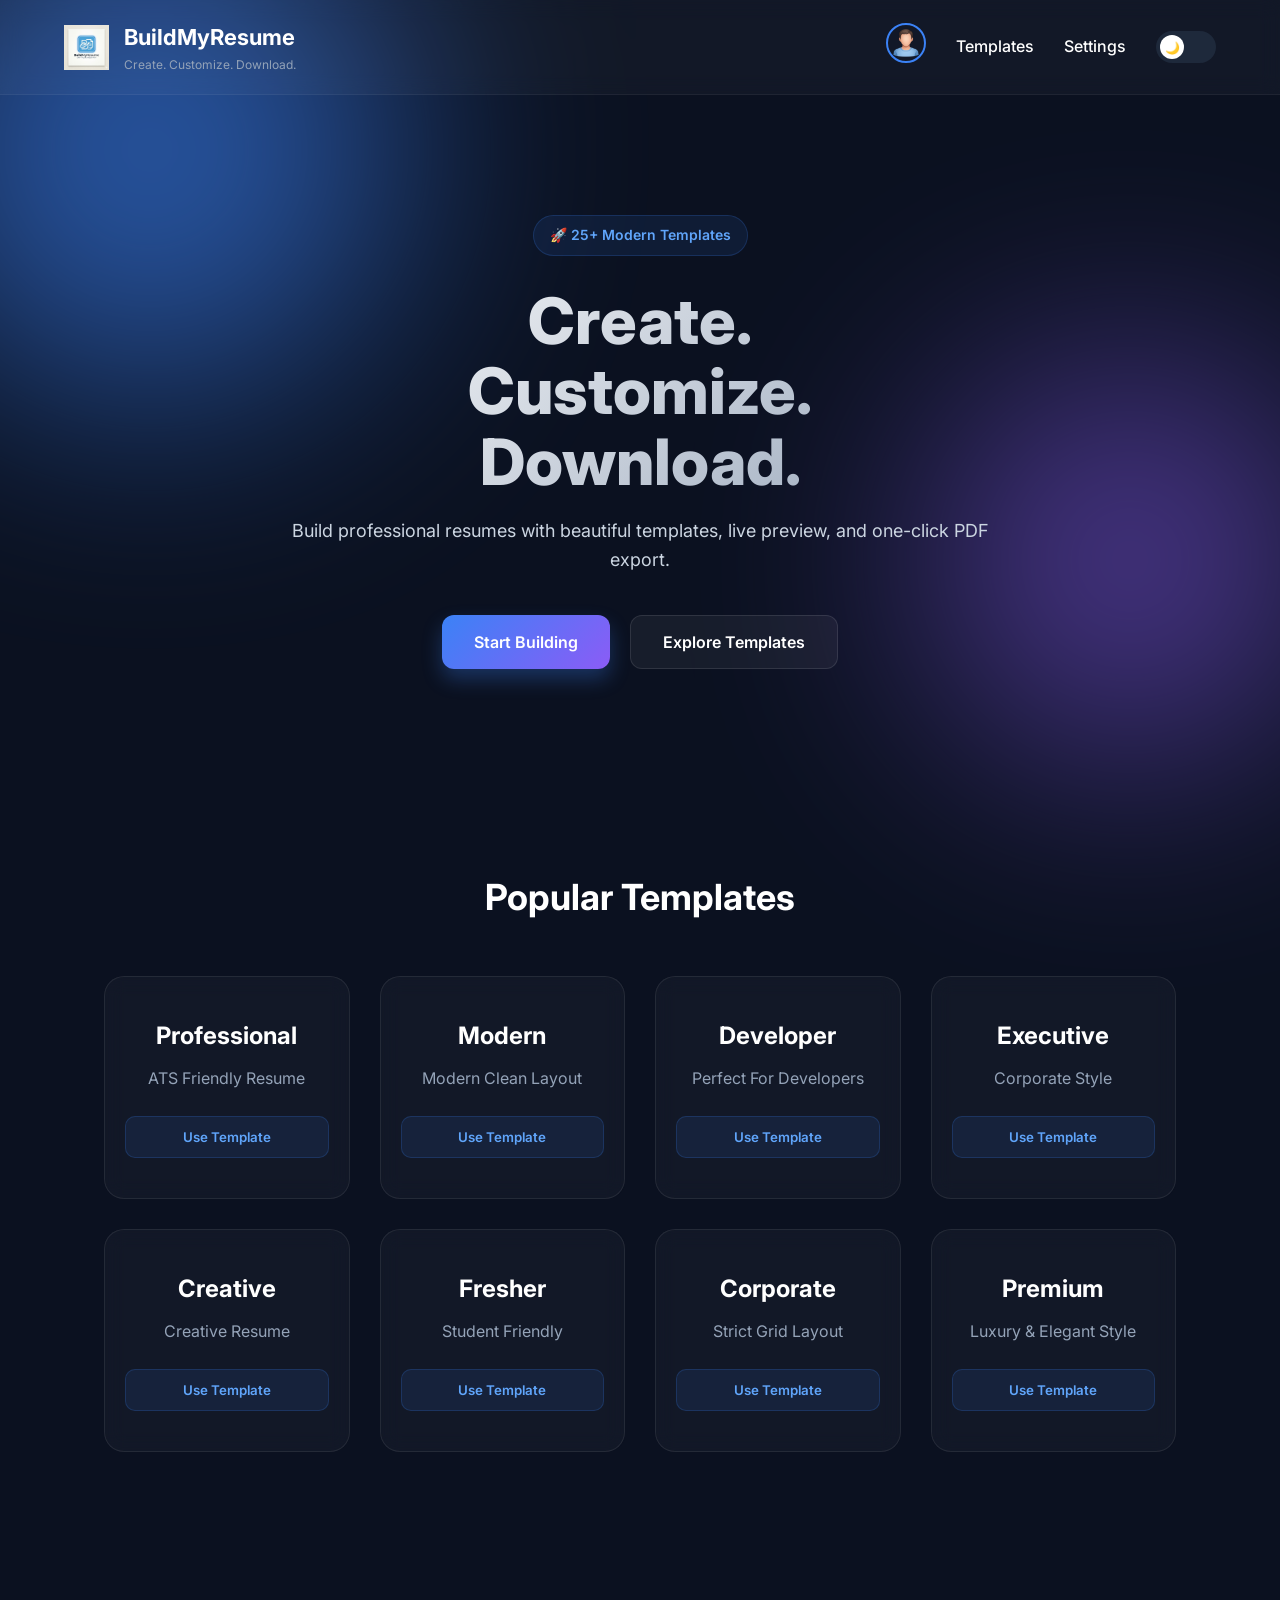
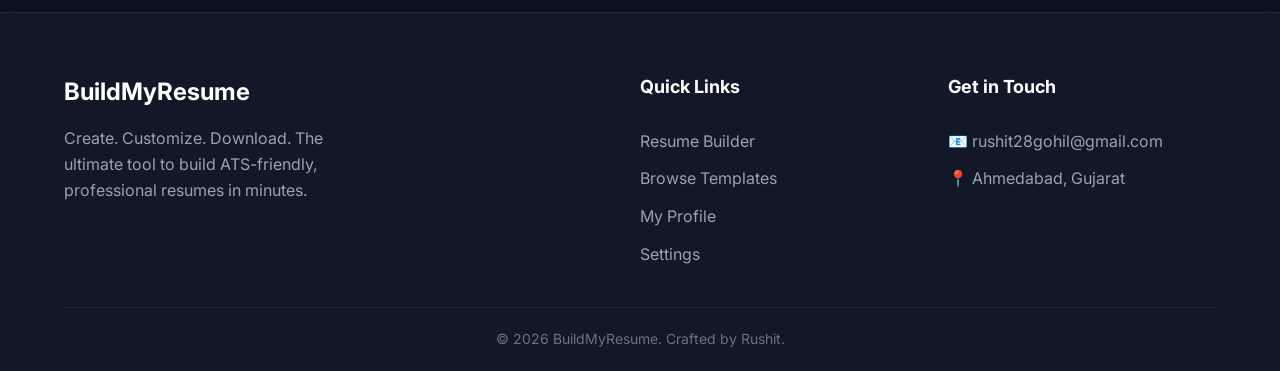
==== index.html @ fc25f429 "Add files via upload" ====
<!DOCTYPE html>
<html lang="en">
<head>
    <meta charset="UTF-8">
    <meta name="viewport" content="width=device-width, initial-scale=1.0">
    <title>BuildMyResume</title>
    
    <link rel="preconnect" href="https://fonts.googleapis.com">
    <link rel="preconnect" href="https://fonts.gstatic.com" crossorigin>
    <link href="https://fonts.googleapis.com/css2?family=Inter:wght@300;400;500;600;700;800&display=swap" rel="stylesheet">
    <link rel="stylesheet" href="css/style.css">
</head>
<body>

    <div class="blob blob1"></div>
    <div class="blob blob2"></div>

    <nav class="navbar">
        <div class="logo-area">
            <a href="index.html" style="display: flex; align-items: center; gap: 15px; text-decoration: none; color: inherit;">
                <img id="logo" src="assets/logo_light.png" alt="Logo">
                <div class="logo-text">
                    <h2>BuildMyResume</h2>
                    <p>Create. Customize. Download.</p>
                </div>
            </a>
        </div>

        <div class="hamburger" id="hamburger">
            <span></span>
            <span></span>
            <span></span>
        </div>

        <div class="nav-links" id="navLinks">
            <a href="profile.html" id="profilePicLink">
                <img src="assets/default-avatar.png" id="navProfilePic" class="nav-profile-pic" alt="Profile">
            </a>

            <a href="#templates" id="linkTemplates">Templates</a>
            <a href="settings.html" id="linkSettings">Settings</a>
            
            <label class="theme-switch" id="themeSwitchContainer">
                <input type="checkbox" id="themeToggle">
                <span class="slider"></span>
            </label>
        </div>
    </nav>

    <section class="hero">
        <div class="badge">🚀 25+ Modern Templates</div>
        <h1>Create.<br>Customize.<br>Download.</h1>
        <p>Build professional resumes with beautiful templates, live preview, and one-click PDF export.</p>
        <div class="hero-buttons">
            <button class="primary-btn">Start Building</button>
            <button class="secondary-btn">Explore Templates</button>
        </div>
    </section>

    <section id="templates" class="templates">
        <h2>Popular Templates</h2>
        <div class="template-grid">
            <div class="template-card">
                <h3>Professional</h3>
                <p>ATS Friendly Resume</p>
                <button onclick="selectTemplate('professional')">Use Template</button>
            </div>
            <div class="template-card">
                <h3>Modern</h3>
                <p>Modern Clean Layout</p>
                <button onclick="selectTemplate('modern')">Use Template</button>
            </div>
            <div class="template-card">
                <h3>Developer</h3>
                <p>Perfect For Developers</p>
                <button onclick="selectTemplate('developer')">Use Template</button>
            </div>
            <div class="template-card">
                <h3>Executive</h3>
                <p>Corporate Style</p>
                <button onclick="selectTemplate('executive')">Use Template</button>
            </div>
            <div class="template-card">
                <h3>Creative</h3>
                <p>Creative Resume</p>
                <button onclick="selectTemplate('creative')">Use Template</button>
            </div>
            <div class="template-card">
                <h3>Fresher</h3>
                <p>Student Friendly</p>
                <button onclick="selectTemplate('fresher')">Use Template</button>
            </div>
            <div class="template-card">
                <h3>Corporate</h3>
                <p>Strict Grid Layout</p>
                <button onclick="selectTemplate('corporate')">Use Template</button>
            </div>
            <div class="template-card">
                <h3>Premium</h3>
                <p>Luxury & Elegant Style</p>
                <button onclick="selectTemplate('premium')">Use Template</button>
            </div>
        </div>
    </section>

    <footer class="footer">
        <div class="footer-content">
            <div class="footer-brand">
                <h3>BuildMyResume</h3>
                <p>Create. Customize. Download. The ultimate tool to build ATS-friendly, professional resumes in minutes.</p>
            </div>
            <div class="footer-links">
                <h4>Quick Links</h4>
                <a href="builder.html">Resume Builder</a>
                <a href="#templates">Browse Templates</a>
                <a href="profile.html">My Profile</a>
                <a href="settings.html">Settings</a>
            </div>
            <div class="footer-contact">
                <h4>Get in Touch</h4>
                <p>📧 rushit28gohil@gmail.com</p>
                <p>📍 Ahmedabad, Gujarat</p>
            </div>
        </div>
        <div class="footer-bottom">
            <p>&copy; 2026 BuildMyResume. Crafted by Rushit.</p>
        </div>
    </footer>

    <script src="js/theme.js"></script>
</body>
</html>
---- css/style.css ----
/* =========================
   BASE RESET
========================= */
* {
    margin: 0;
    padding: 0;
    box-sizing: border-box;
    font-family: 'Inter', sans-serif;
}

body {
    background: #0b1120;
    color: white;
    overflow-x: hidden;
    line-height: 1.6;
    transition: background 0.3s, color 0.3s;
}

/* =========================
   BACKGROUND BLOBS
========================= */
.blob {
    position: absolute;
    border-radius: 50%;
    filter: blur(120px);
    z-index: -1;
}
.blob1 { width: 500px; height: 500px; background: #3b82f6; top: -100px; left: -100px; opacity: 0.6; }
.blob2 { width: 400px; height: 400px; background: #8b5cf6; top: 40%; right: -50px; opacity: 0.5; }

/* =========================
   NAVBAR (DESKTOP)
========================= */
.navbar {
    display: flex;
    justify-content: space-between;
    align-items: center;
    padding: 20px 5%;
    background: rgba(255, 255, 255, 0.03);
    backdrop-filter: blur(10px);
    border-bottom: 1px solid rgba(255, 255, 255, 0.05);
}

.logo-area { display: flex; align-items: center; gap: 15px; }
.logo-area img { width: 45px; height: 45px; }
.logo-area h2 { font-size: 22px; font-weight: 700; }
.logo-area p { font-size: 12px; color: #94a3b8; }

.nav-links { display: flex; align-items: center; gap: 30px; }
.nav-links a {
    color: white;
    text-decoration: none;
    font-weight: 500;
    transition: color 0.3s;
}
.nav-links a:hover { color: #3b82f6; }

.nav-profile-pic {
    width: 40px;
    height: 40px;
    border-radius: 50%;
    object-fit: cover;
    border: 2px solid #3b82f6;
    cursor: pointer;
    transition: transform 0.3s;
}
.nav-profile-pic:hover { transform: scale(1.1); }

.hamburger {
    display: none;
    flex-direction: column;
    gap: 5px;
    cursor: pointer;
    z-index: 100;
}
.hamburger span {
    width: 28px;
    height: 3px;
    background-color: white;
    border-radius: 3px;
    transition: all 0.3s ease;
}

/* =========================
   THEME TOGGLE
========================= */
.theme-switch { position: relative; width: 60px; height: 32px; display: inline-block; }
.theme-switch input { display: none; }
.slider { position: absolute; inset: 0; background: #1e293b; border-radius: 50px; cursor: pointer; transition: 0.3s; }
.slider::before { content: "🌙"; position: absolute; width: 24px; height: 24px; left: 4px; top: 4px; background: white; border-radius: 50%; display: flex; align-items: center; justify-content: center; font-size: 12px; transition: 0.3s; }
input:checked + .slider { background: #60a5fa; }
input:checked + .slider::before { transform: translateX(28px); content: "☀️"; }

/* =========================
   HERO SECTION
========================= */
.hero {
    text-align: center;
    padding: 120px 20px;
    max-width: 800px;
    margin: 0 auto;
}

.badge {
    display: inline-block;
    padding: 8px 16px;
    background: rgba(59, 130, 246, 0.1);
    color: #60a5fa;
    border: 1px solid rgba(59, 130, 246, 0.2);
    border-radius: 50px;
    font-size: 14px;
    font-weight: 600;
    margin-bottom: 30px;
}

.hero h1 {
    font-size: 64px;
    line-height: 1.1;
    font-weight: 800;
    margin-bottom: 20px;
    background: linear-gradient(135deg, #fff, #94a3b8);
    -webkit-background-clip: text;
    -webkit-text-fill-color: transparent;
}

.hero p { font-size: 18px; color: #cbd5e1; margin-bottom: 40px; }
.hero-buttons { display: flex; justify-content: center; gap: 20px; }

.primary-btn, .secondary-btn {
    padding: 16px 32px;
    border-radius: 12px;
    font-size: 16px;
    font-weight: 600;
    cursor: pointer;
    transition: all 0.3s;
    border: none;
}

.primary-btn { background: linear-gradient(135deg, #3b82f6, #8b5cf6); color: white; box-shadow: 0 10px 20px rgba(59, 130, 246, 0.3); }
.primary-btn:hover { transform: translateY(-3px); box-shadow: 0 15px 25px rgba(59, 130, 246, 0.4); }

.secondary-btn { background: rgba(255, 255, 255, 0.05); color: white; border: 1px solid rgba(255, 255, 255, 0.1); }
.secondary-btn:hover { background: rgba(255, 255, 255, 0.1); transform: translateY(-3px); }

/* =========================
   TEMPLATES SECTION
========================= */
.templates {
    padding: 80px 5%;
    max-width: 1200px;
    margin: 0 auto;
    text-align: center;
}
.templates h2 { font-size: 36px; margin-bottom: 50px; }

.template-grid {
    display: grid;
    grid-template-columns: repeat(4, 1fr); /* 4x4 Grid on Desktop */
    gap: 30px;
}

.template-card {
    background: rgba(255, 255, 255, 0.03);
    border: 1px solid rgba(255, 255, 255, 0.08);
    border-radius: 20px;
    padding: 40px 20px;
    transition: all 0.3s;
    backdrop-filter: blur(10px);
}
.template-card:hover {
    transform: translateY(-10px);
    border-color: rgba(59, 130, 246, 0.4);
    box-shadow: 0 20px 40px rgba(0, 0, 0, 0.4);
}
.template-card h3 { font-size: 24px; margin-bottom: 10px; }
.template-card p { color: #94a3b8; margin-bottom: 25px; }

.template-card button {
    width: 100%;
    padding: 12px;
    border-radius: 10px;
    background: rgba(59, 130, 246, 0.1);
    color: #60a5fa;
    border: 1px solid rgba(59, 130, 246, 0.2);
    font-weight: 600;
    cursor: pointer;
    transition: 0.3s;
}
.template-card button:hover { background: #3b82f6; color: white; }

/* =========================
   FOOTER
========================= */
.footer {
    background: rgba(255, 255, 255, 0.03);
    border-top: 1px solid rgba(255, 255, 255, 0.08);
    padding: 60px 5% 20px;
    margin-top: 80px;
    backdrop-filter: blur(10px);
}

.footer-content {
    display: grid;
    grid-template-columns: 2fr 1fr 1fr;
    gap: 40px;
    max-width: 1200px;
    margin: 0 auto;
    padding-bottom: 40px;
    border-bottom: 1px solid rgba(255, 255, 255, 0.05);
}

.footer-brand h3 { font-size: 24px; margin-bottom: 15px; color: #fff; }
.footer-brand p { color: #94a3b8; max-width: 320px; }
.footer-links, .footer-contact { display: flex; flex-direction: column; gap: 12px; }
.footer h4 { color: #fff; font-size: 18px; margin-bottom: 15px; }
.footer a { color: #94a3b8; text-decoration: none; transition: color 0.3s ease; }
.footer a:hover { color: #3b82f6; }
.footer-contact p { color: #94a3b8; }
.footer-bottom { text-align: center; padding-top: 20px; color: #64748b; font-size: 14px; }

/* =========================
   LIGHT MODE (Grouped)
========================= */
body.light { background: #f8fafc; color: #0f172a; }
body.light .navbar { background: rgba(255, 255, 255, 0.8); border-bottom: 1px solid #e2e8f0; }
body.light .nav-links a { color: #334155; }
body.light .hamburger span { background-color: #0f172a; }
body.light .hero h1 { background: none; color: #0f172a; -webkit-text-fill-color: #0f172a; }
body.light .hero p { color: #475569; }
body.light .secondary-btn { background: white; color: #0f172a; border-color: #cbd5e1; }
body.light .template-card { background: white; border-color: #e2e8f0; box-shadow: 0 4px 6px -1px rgba(0, 0, 0, 0.1); }
body.light .template-card p { color: #475569; }
body.light .footer { background: rgba(248, 250, 252, 0.8); border-top: 1px solid #e2e8f0; }
body.light .footer-brand h3, body.light .footer h4 { color: #0f172a; }
body.light .footer-content { border-bottom: 1px solid #e2e8f0; }
body.light .footer-brand p, body.light .footer a, body.light .footer-contact p { color: #475569; }

/* =========================
   RESPONSIVE LAYOUTS (TABLETS & PHONES)
========================= */
/* Tablets */
@media (max-width: 1024px) {
    .template-grid { grid-template-columns: repeat(2, 1fr); } /* 2 per row */
}

/* Phones */
@media (max-width: 768px) {
    .template-grid { grid-template-columns: 1fr; } /* 1 per row */
    
    .hero { padding: 100px 20px 60px; }
    .hero h1 { font-size: 38px; }
    .hero p { font-size: 16px; }
    .hero-buttons { flex-direction: column; width: 100%; gap: 15px; }
    .primary-btn, .secondary-btn { width: 100%; }
    .templates { padding: 50px 20px; }

    /* Footer Mobile */
    .footer-content { grid-template-columns: 1fr; text-align: center; gap: 30px; }
    .footer-brand p { margin: 0 auto; }

    /* Navbar Mobile Menu */
    .logo-text p { display: none; }
    .navbar { padding: 15px 20px; }
    .hamburger { display: flex; z-index: 1000; }
    
    .nav-links {
        position: fixed; 
        top: 0; 
        right: -100%; 
        width: 250px; 
        height: 100vh;
        background: rgba(11, 17, 32, 0.95); 
        backdrop-filter: blur(15px);
        display: flex;
        flex-direction: column; 
        justify-content: center;
        align-items: center;
        transition: 0.4s ease-in-out; 
        box-shadow: -5px 0 20px rgba(0,0,0,0.5);
        z-index: 999;
    }
    body.light .nav-links { background: rgba(248, 250, 252, 0.95); }
    .nav-links.active { right: 0; }

    /* Hamburger Animation classes */
    .hamburger.active span:nth-child(1) { transform: translateY(8px) rotate(45deg); }
    .hamburger.active span:nth-child(2) { opacity: 0; }
    .hamburger.active span:nth-child(3) { transform: translateY(-8px) rotate(-45deg); }

    /* Mobile Menu Items Reordering */
    #themeSwitchContainer { position: absolute; top: 30px; left: 50%; transform: translateX(-50%); margin: 0; }
    #profilePicLink { order: 1; margin-bottom: 25px; }
    .nav-profile-pic { width: 70px; height: 70px; border-width: 3px; }
    #linkTemplates { order: 2; font-size: 20px; margin-bottom: 15px; }
    #linkSettings { order: 3; font-size: 20px; }
}
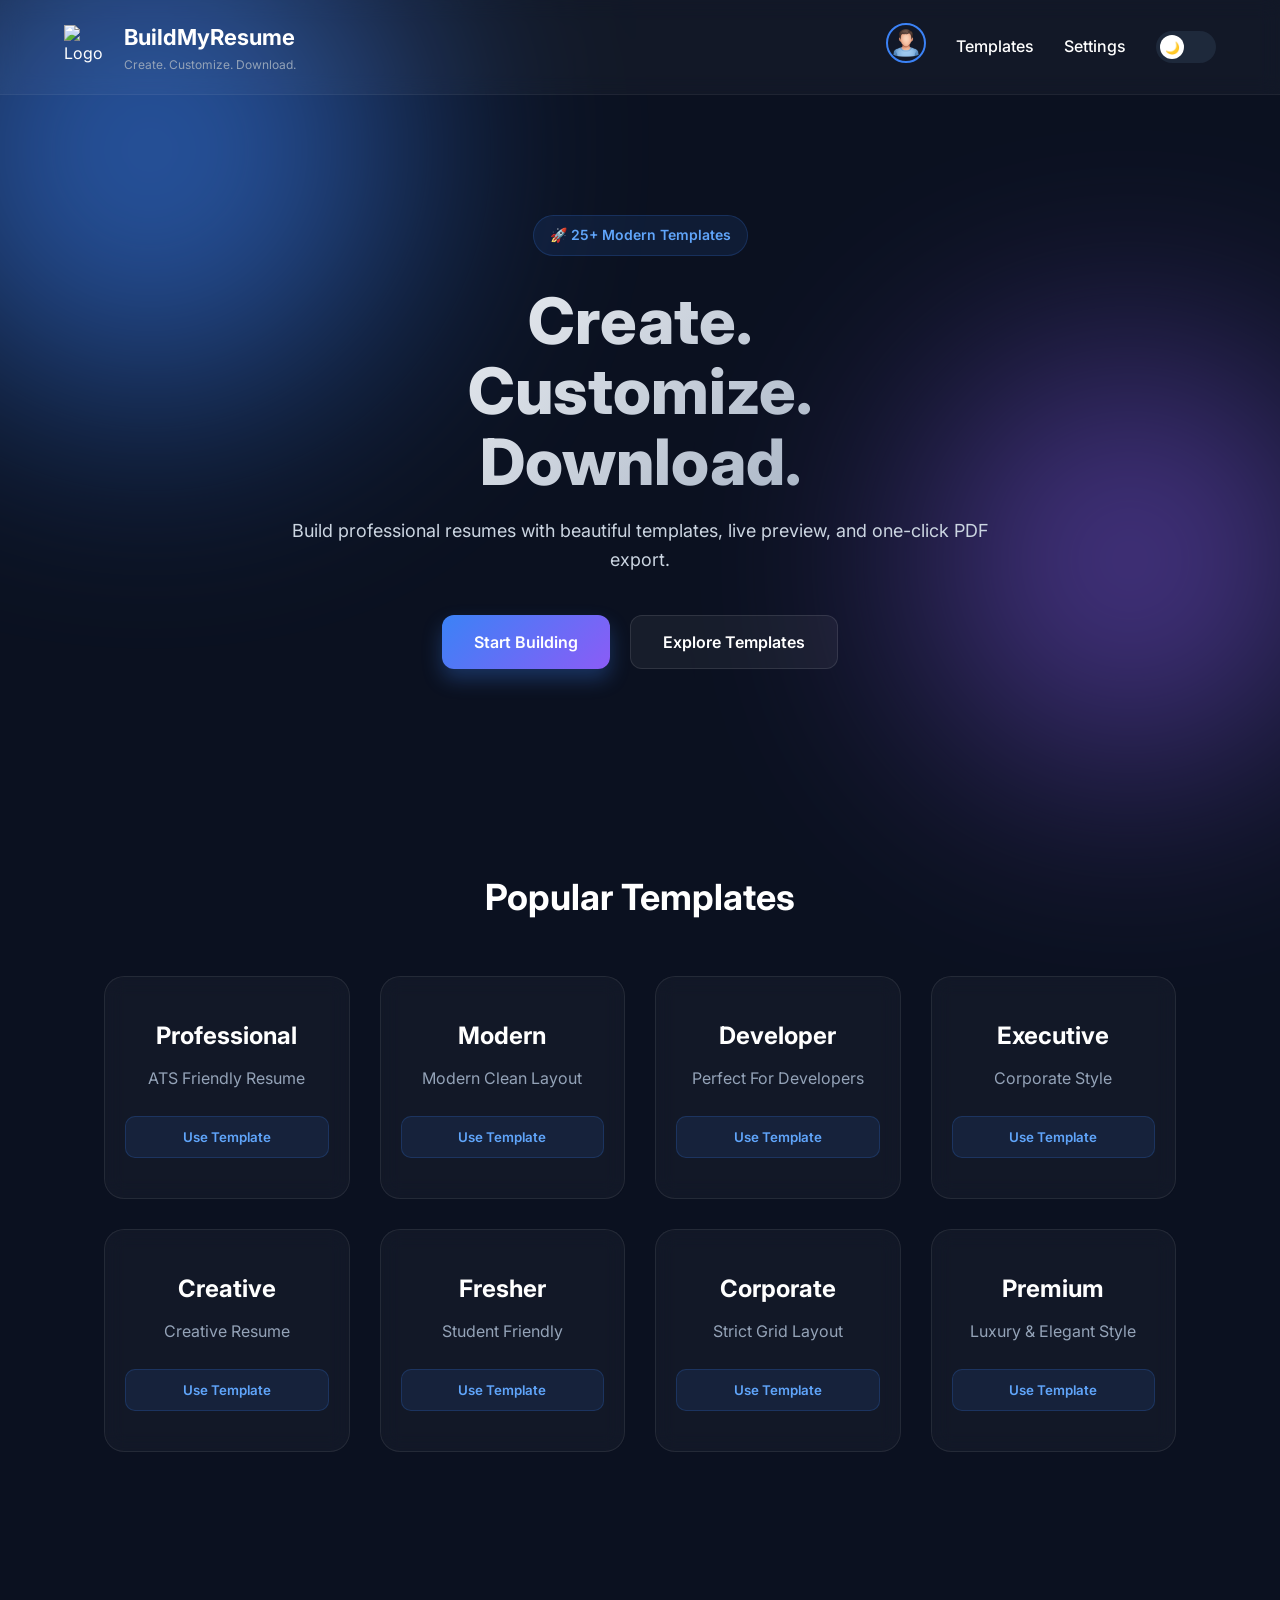
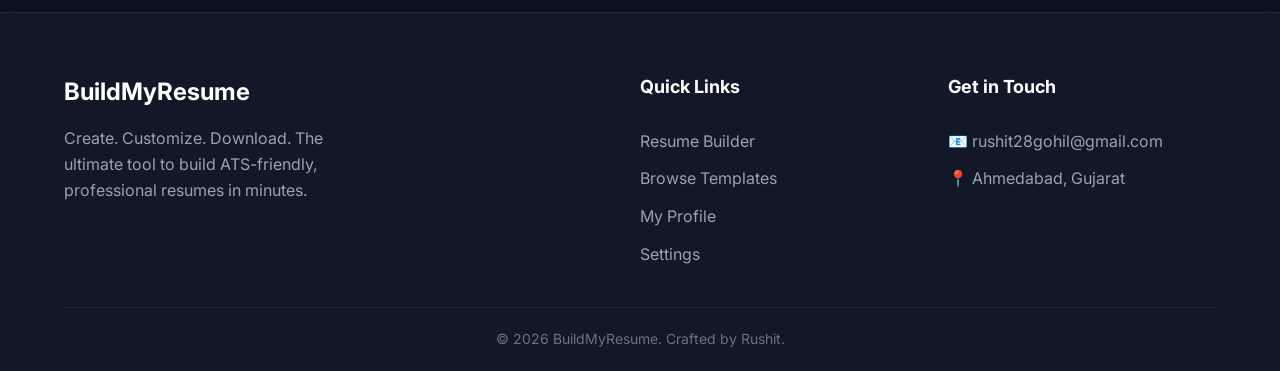
==== commit d92e8687: "Fix duplicate HTML structure and logo image Removed duplicate HTML structure and updated logo image." ====
--- a/index.html
+++ b/index.html
@@ -18,7 +18,7 @@
     <nav class="navbar">
         <div class="logo-area">
             <a href="index.html" style="display: flex; align-items: center; gap: 15px; text-decoration: none; color: inherit;">
-                <img id="logo" src="assets/logo_light.png" alt="Logo">
+                <img id="logo" src="assets/logo_dark.png" alt="Logo">
                 <div class="logo-text">
                     <h2>BuildMyResume</h2>
                     <p>Create. Customize. Download.</p>
@@ -51,9 +51,11 @@
         <div class="badge">🚀 25+ Modern Templates</div>
         <h1>Create.<br>Customize.<br>Download.</h1>
         <p>Build professional resumes with beautiful templates, live preview, and one-click PDF export.</p>
+        
+        <!-- REMOVED THE DUPLICATE WRAPPER HERE -->
         <div class="hero-buttons">
-            <button class="primary-btn">Start Building</button>
-            <button class="secondary-btn">Explore Templates</button>
+            <button class="primary-btn" onclick="window.location.href='builder.html'">Start Building</button>
+            <button class="secondary-btn" onclick="document.getElementById('templates').scrollIntoView({ behavior: 'smooth' });">Explore Templates</button>
         </div>
     </section>
 
@@ -129,4 +131,4 @@
 
     <script src="js/theme.js"></script>
 </body>
-</html>+</html>
